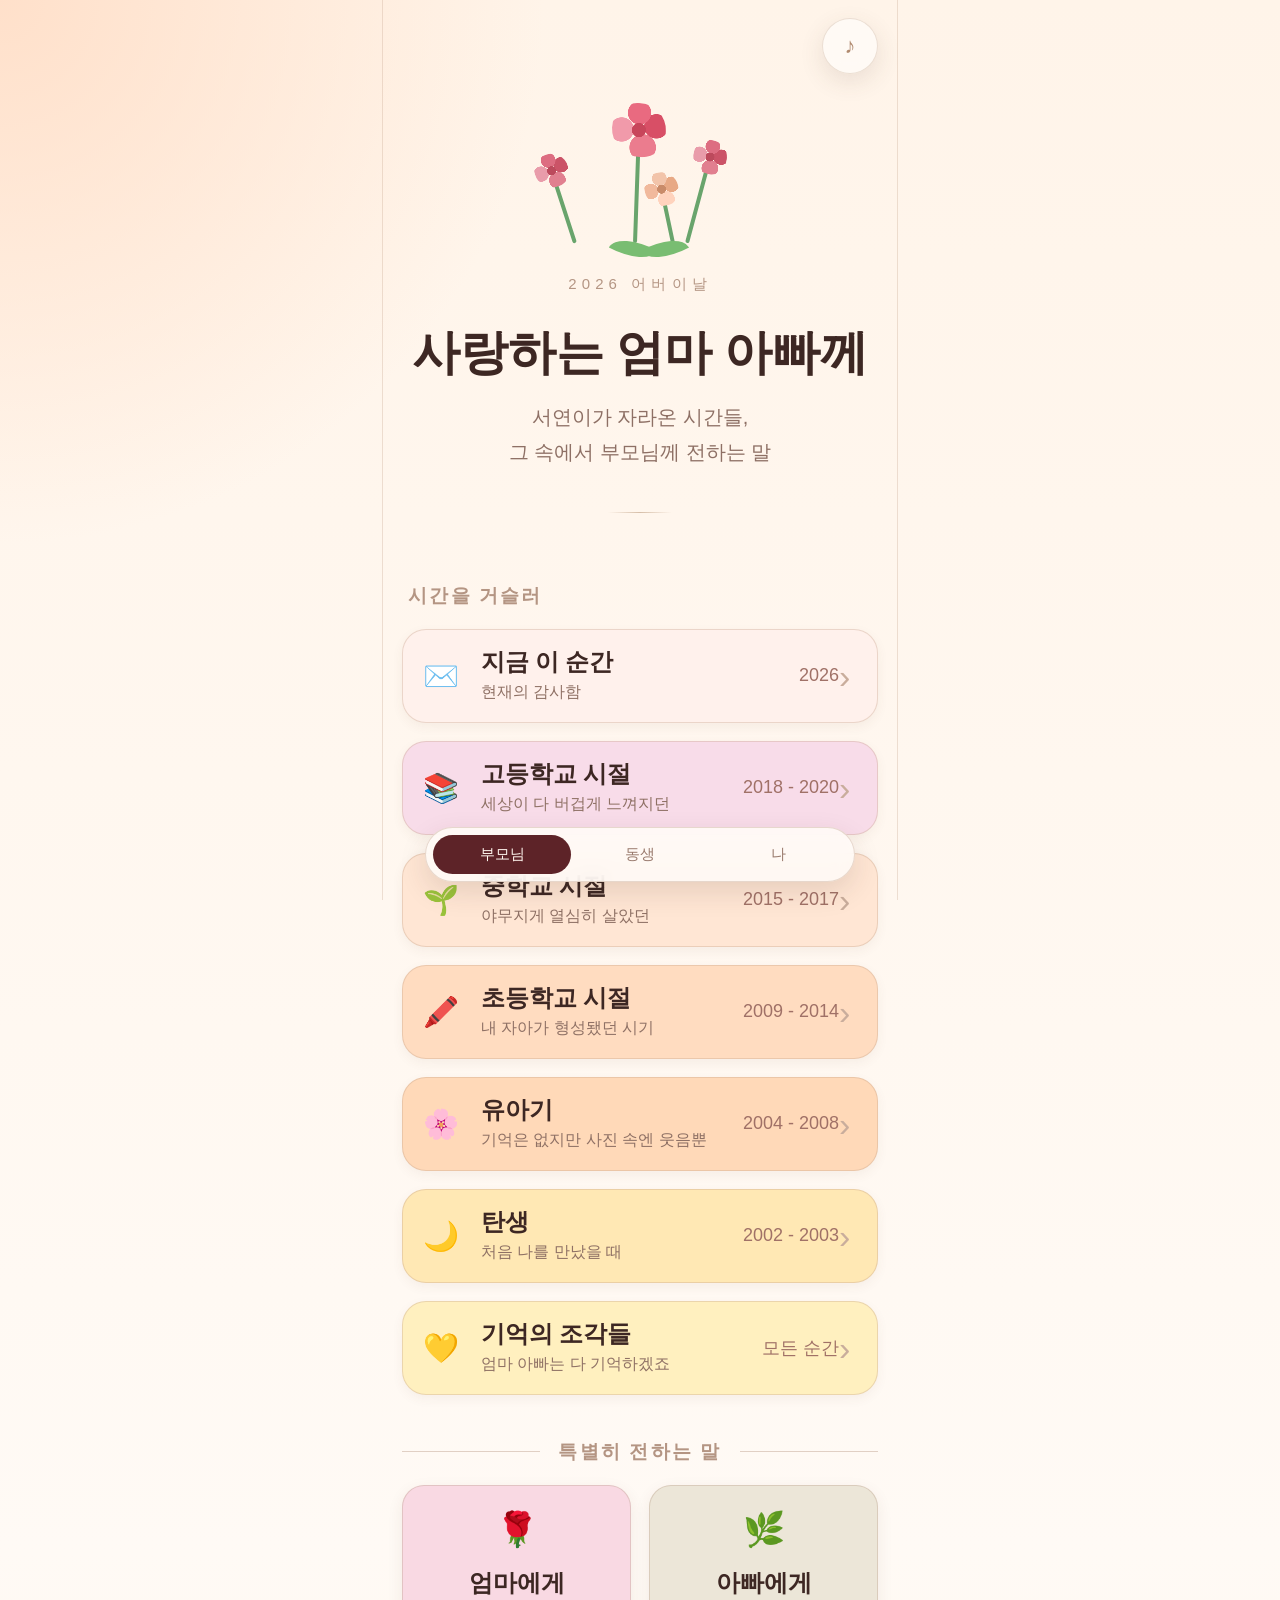
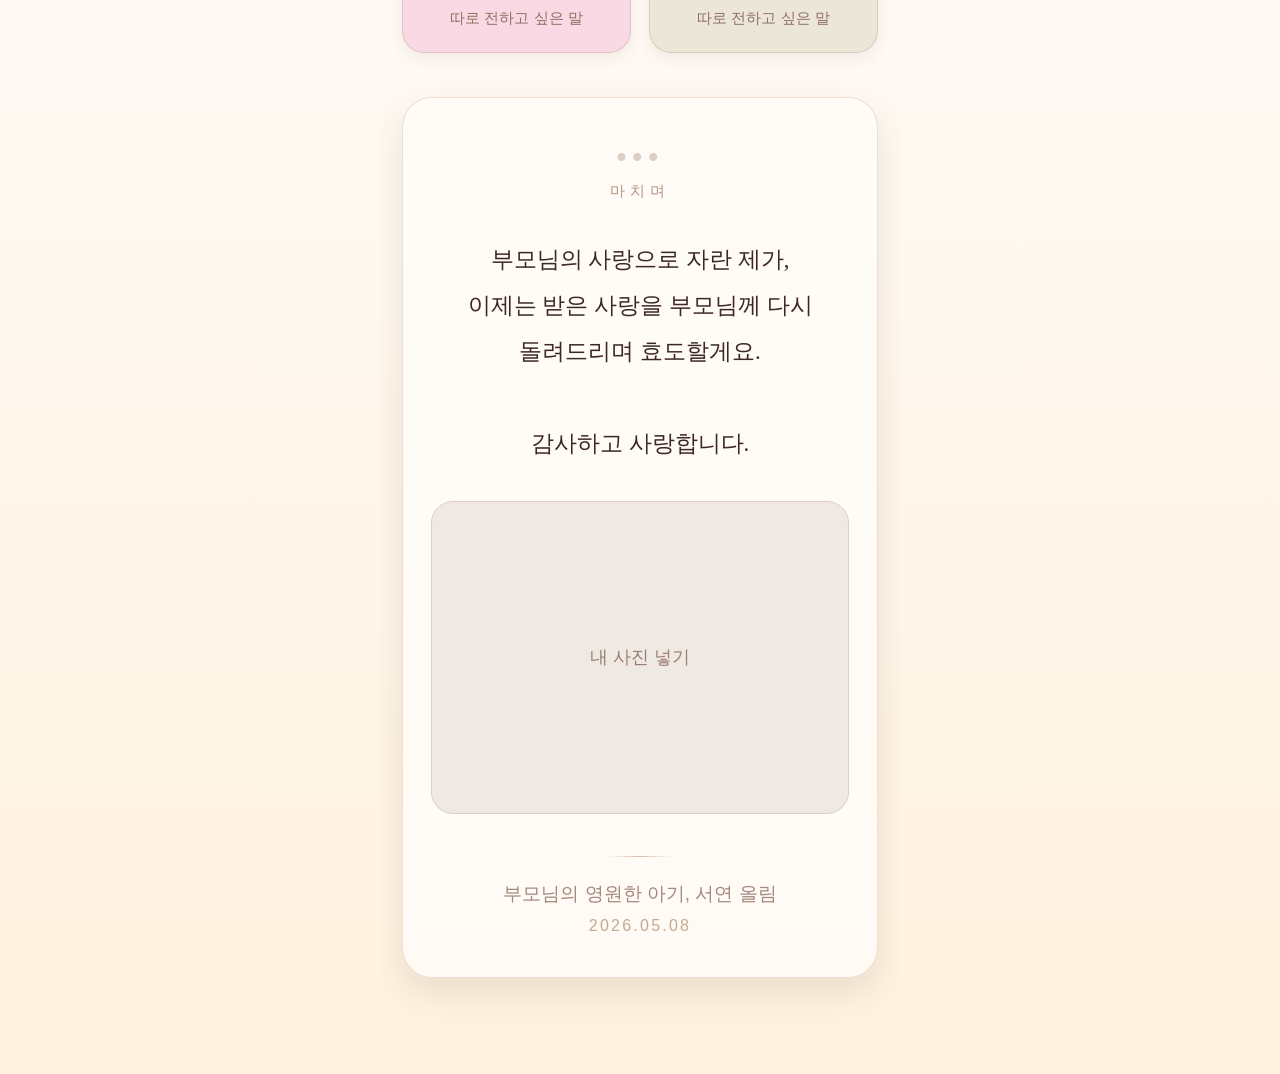
==== index.html @ 5e5e0efc "커밋" ====
<!doctype html>
<html lang="ko">
  <head>
    <meta charset="utf-8">
    <meta name="viewport" content="width=device-width, initial-scale=1">
    <title>2026 어버이날</title>
    <link rel="stylesheet" href="style.css">
  </head>
  <body data-page="parents">
    <main class="phone-shell">
      <button class="sound-button" type="button" aria-label="소리 켜기">♪</button>

      <section class="hero">
        <div class="flower-field" aria-hidden="true">
          <span class="stem stem-one"><i></i></span>
          <span class="stem stem-two"><i></i></span>
          <span class="stem stem-three"><i></i></span>
          <span class="stem stem-four"><i></i></span>
          <span class="leaf leaf-left"></span>
          <span class="leaf leaf-right"></span>
        </div>
        <p class="eyebrow">2026 어버이날</p>
        <h1>사랑하는 엄마 아빠께</h1>
        <p class="lead">서연이가 자라온 시간들,<br>그 속에서 부모님께 전하는 말</p>
        <span class="divider"></span>
      </section>

      <section class="section">
        <h2>시간을 거슬러</h2>
        <div class="timeline" id="timeline"></div>
      </section>

      <section class="section">
        <div class="section-title-row">
          <span></span>
          <h2>특별히 전하는 말</h2>
          <span></span>
        </div>
        <div class="message-grid">
          <button class="message-card mom" type="button" data-message="mom">
            <strong>🌹</strong>
            <span>엄마에게</span>
            <small>따로 전하고 싶은 말</small>
          </button>
          <button class="message-card dad" type="button" data-message="dad">
            <strong>🌿</strong>
            <span>아빠에게</span>
            <small>따로 전하고 싶은 말</small>
          </button>
        </div>
      </section>

      <section class="closing">
        <p class="dots">•••</p>
        <p class="eyebrow">마치며</p>
        <p class="closing-copy">
          부모님의 사랑으로 자란 제가,<br>
          이제는 받은 사랑을 부모님께 다시<br>
          돌려드리며 효도할게요.<br><br>
          감사하고 사랑합니다.
        </p>
        <label class="portrait-upload">
          <input type="file" accept="image/*" data-final-photo>
          <img id="finalPhoto" alt="마지막에 들어갈 사진">
          <span>내 사진 넣기</span>
        </label>
        <span class="mini-divider"></span>
        <p class="signature">부모님의 영원한 아기, 서연 올림</p>
        <p class="date">2026.05.08</p>
      </section>

      <nav class="page-nav" aria-label="전용 페이지">
        <a href="index.html" aria-current="page">부모님</a>
        <a href="sibling.html">동생</a>
        <a href="me.html">나</a>
      </nav>
    </main>

    <div class="modal" id="modal" hidden>
      <div class="modal-panel" role="dialog" aria-modal="true" aria-labelledby="modalTitle">
        <button class="modal-close" type="button" aria-label="닫기">×</button>
        <p class="modal-kicker" id="modalKicker"></p>
        <h3 id="modalTitle"></h3>
        <p id="modalBody"></p>
        <div class="photo-grid" id="photoGrid"></div>
        <label class="add-photo" id="addPhotoLabel">
          <input type="file" accept="image/*" multiple id="photoInput">
          사진 추가
        </label>
      </div>
    </div>

    <script src="script.js"></script>
  </body>
</html>
---- style.css ----
:root {
  --ink: #3d2723;
  --muted: #9f7f71;
  --line: #ead8ca;
  --cream: #fff7ef;
  --paper: #fffaf5;
  --rose: #f8dce5;
  --peach: #ffe4cf;
  --apricot: #ffd8b8;
  --honey: #ffe9b8;
  --butter: #fff1c9;
  --sage: #e9eadb;
  --shadow: 0 14px 34px rgba(93, 55, 39, 0.12);
}

* {
  box-sizing: border-box;
}

body {
  margin: 0;
  min-height: 100vh;
  background:
    radial-gradient(circle at top left, rgba(255, 222, 199, 0.9), transparent 34rem),
    linear-gradient(180deg, #fff4e9 0%, #fffaf5 58%, #fff2df 100%);
  color: var(--ink);
  font-family: "Malgun Gothic", "Apple SD Gothic Neo", "Noto Sans KR", sans-serif;
  letter-spacing: 0;
}

button,
a,
label {
  -webkit-tap-highlight-color: transparent;
}

.phone-shell {
  position: relative;
  width: min(100%, 520px);
  min-height: 100vh;
  margin: 0 auto;
  padding: 26px 22px 96px;
  overflow: hidden;
}

.phone-shell::before,
.phone-shell::after {
  content: "";
  position: fixed;
  top: 0;
  bottom: 0;
  width: 1px;
  background: rgba(207, 178, 157, 0.38);
}

.phone-shell::before {
  left: max(20px, calc(50% - 258px));
}

.phone-shell::after {
  right: max(20px, calc(50% - 258px));
}

.sound-button {
  position: fixed;
  top: 18px;
  right: max(18px, calc(50% - 238px));
  z-index: 5;
  width: 56px;
  height: 56px;
  border: 1px solid rgba(198, 168, 147, 0.35);
  border-radius: 999px;
  background: rgba(255, 252, 248, 0.82);
  color: #b18a6f;
  font-size: 22px;
  box-shadow: 0 8px 24px rgba(91, 63, 48, 0.12);
  backdrop-filter: blur(8px);
}

.hero {
  min-height: 475px;
  display: grid;
  align-content: center;
  justify-items: center;
  text-align: center;
  padding: 72px 8px 42px;
}

.flower-field {
  position: relative;
  width: 190px;
  height: 165px;
  margin-bottom: 12px;
}

.stem {
  position: absolute;
  bottom: 20px;
  width: 4px;
  height: 95px;
  border-radius: 999px;
  background: #69a46c;
  transform-origin: bottom;
}

.stem i {
  position: absolute;
  left: 50%;
  top: -18px;
  width: 42px;
  height: 42px;
  transform: translateX(-50%);
  border-radius: 48% 52% 45% 55%;
  background:
    radial-gradient(circle at 50% 50%, #c8465b 0 18%, transparent 19%),
    radial-gradient(circle at 50% 18%, #e96a80 0 22%, transparent 23%),
    radial-gradient(circle at 82% 42%, #d84f66 0 22%, transparent 23%),
    radial-gradient(circle at 58% 82%, #eb7c8e 0 24%, transparent 25%),
    radial-gradient(circle at 18% 50%, #f19aaa 0 23%, transparent 24%);
}

.stem-one {
  left: 28px;
  height: 75px;
  transform: rotate(-18deg);
}

.stem-one i,
.stem-three i {
  width: 34px;
  height: 34px;
  filter: saturate(0.88);
}

.stem-two {
  left: 88px;
  height: 122px;
  transform: rotate(2deg);
}

.stem-two i {
  width: 54px;
  height: 54px;
}

.stem-three {
  left: 140px;
  height: 88px;
  transform: rotate(15deg);
}

.stem-four {
  left: 126px;
  height: 54px;
  transform: rotate(-12deg);
}

.stem-four i {
  width: 34px;
  height: 34px;
  background:
    radial-gradient(circle at 50% 50%, #c98b69 0 18%, transparent 19%),
    radial-gradient(circle at 50% 18%, #f2c4aa 0 22%, transparent 23%),
    radial-gradient(circle at 82% 42%, #e8a985 0 22%, transparent 23%),
    radial-gradient(circle at 58% 82%, #ffd3bd 0 24%, transparent 25%),
    radial-gradient(circle at 18% 50%, #f1b99c 0 23%, transparent 24%);
}

.leaf {
  position: absolute;
  bottom: 4px;
  width: 44px;
  height: 20px;
  background: #79bd72;
  border-radius: 100% 0;
}

.leaf-left {
  left: 66px;
  transform: rotate(28deg);
}

.leaf-right {
  left: 98px;
  transform: scaleX(-1) rotate(28deg);
}

.eyebrow {
  margin: 0;
  color: #b49583;
  font-size: 15px;
  letter-spacing: 0.34em;
}

h1,
h2,
h3,
.timeline-title,
.message-card span {
  font-family: Georgia, "Times New Roman", "Batang", serif;
  font-weight: 600;
}

h1 {
  margin: 30px 0 18px;
  font-size: clamp(34px, 9vw, 48px);
  line-height: 1.2;
}

.lead {
  margin: 0;
  color: #8e7065;
  font-size: 20px;
  line-height: 1.75;
}

.divider,
.mini-divider {
  display: block;
  width: 64px;
  height: 1px;
  margin: 42px auto 0;
  background: linear-gradient(90deg, transparent, #d6bea8, transparent);
}

.section {
  margin-top: 28px;
}

.section h2 {
  margin: 0 0 20px 6px;
  color: #b49583;
  font-size: 19px;
  letter-spacing: 0.12em;
}

.timeline {
  display: grid;
  gap: 18px;
}

.time-card {
  display: grid;
  grid-template-columns: 58px 1fr auto 20px;
  align-items: center;
  width: 100%;
  min-height: 94px;
  padding: 18px 18px 18px 20px;
  border: 1px solid rgba(199, 160, 135, 0.35);
  border-radius: 24px;
  background: var(--card-bg);
  color: inherit;
  text-align: left;
  box-shadow: 0 4px 12px rgba(102, 74, 54, 0.06);
  cursor: pointer;
}

.time-card:active,
.message-card:active {
  transform: translateY(1px);
}

.time-icon {
  font-size: 29px;
}

.timeline-title {
  display: block;
  font-size: 24px;
  line-height: 1.15;
}

.timeline-subtitle {
  display: block;
  margin-top: 5px;
  color: #8f7165;
  font-size: 16px;
  line-height: 1.35;
}

.timeline-period {
  color: #a07167;
  font-size: 18px;
  white-space: nowrap;
}

.chevron {
  color: #c9ad9c;
  font-size: 34px;
  line-height: 1;
}

.section-title-row {
  display: grid;
  grid-template-columns: 1fr auto 1fr;
  align-items: center;
  gap: 18px;
  margin: 44px 0 20px;
}

.section-title-row span {
  height: 1px;
  background: rgba(207, 183, 168, 0.62);
}

.section-title-row h2 {
  margin: 0;
}

.message-grid {
  display: grid;
  grid-template-columns: 1fr 1fr;
  gap: 18px;
}

.message-card {
  min-height: 168px;
  border: 1px solid rgba(182, 152, 132, 0.34);
  border-radius: 22px;
  color: var(--ink);
  box-shadow: 0 5px 16px rgba(93, 55, 39, 0.08);
  cursor: pointer;
}

.message-card strong,
.message-card span,
.message-card small {
  display: block;
}

.message-card strong {
  margin-bottom: 18px;
  font-size: 34px;
}

.message-card span {
  font-size: 24px;
}

.message-card small {
  margin-top: 10px;
  color: #8f7165;
  font-size: 15px;
}

.mom {
  background: #f9d9e3;
}

.dad {
  background: #ece6d8;
}

.closing,
.letter-card,
.memory-strip {
  margin-top: 44px;
  padding: 42px 28px;
  border: 1px solid rgba(222, 200, 183, 0.58);
  border-radius: 30px;
  background: rgba(255, 252, 248, 0.84);
  text-align: center;
  box-shadow: var(--shadow);
}

.dots {
  margin: 0 0 8px;
  color: #decfc4;
  font-size: 30px;
  letter-spacing: 0.18em;
}

.closing-copy,
.letter-card p {
  margin: 36px 0 0;
  font-family: Georgia, "Times New Roman", "Batang", serif;
  font-size: 23px;
  line-height: 2;
}

.portrait-upload,
.wide-upload {
  position: relative;
  display: block;
  margin-top: 34px;
  border-radius: 22px;
  overflow: hidden;
  background: #efe9e3;
  border: 1px solid #e0cec0;
  cursor: pointer;
}

.portrait-upload {
  aspect-ratio: 4 / 3;
}

.wide-upload {
  aspect-ratio: 16 / 10;
}

.portrait-upload input,
.wide-upload input,
.add-photo input {
  position: absolute;
  inline-size: 1px;
  block-size: 1px;
  opacity: 0;
  pointer-events: none;
}

.portrait-upload img,
.wide-upload img {
  width: 100%;
  height: 100%;
  object-fit: cover;
  display: none;
}

.portrait-upload.has-image img,
.wide-upload.has-image img {
  display: block;
}

.portrait-upload span,
.wide-upload span {
  position: absolute;
  inset: 0;
  display: grid;
  place-items: center;
  color: #9c7d71;
  font-size: 18px;
}

.portrait-upload.has-image span,
.wide-upload.has-image span {
  opacity: 0;
}

.signature {
  margin: 24px 0 10px;
  color: #a4897e;
  font-size: 19px;
}

.date {
  margin: 0;
  color: #c2aa91;
  font-size: 16px;
  letter-spacing: 0.14em;
}

.page-nav {
  position: fixed;
  left: 50%;
  bottom: 18px;
  z-index: 4;
  display: grid;
  grid-template-columns: repeat(3, 1fr);
  width: min(calc(100% - 42px), 430px);
  padding: 7px;
  border: 1px solid rgba(186, 153, 130, 0.34);
  border-radius: 999px;
  background: rgba(255, 251, 247, 0.88);
  box-shadow: 0 10px 28px rgba(70, 48, 36, 0.13);
  transform: translateX(-50%);
  backdrop-filter: blur(10px);
}

.page-nav a {
  padding: 10px 8px;
  border-radius: 999px;
  color: #997a6d;
  text-align: center;
  text-decoration: none;
  font-size: 15px;
}

.page-nav a[aria-current="page"] {
  background: #5d2328;
  color: #fff6ef;
}

.modal {
  position: fixed;
  inset: 0;
  z-index: 20;
  display: grid;
  place-items: end center;
  padding: 22px;
  background: rgba(57, 38, 32, 0.35);
}

.modal[hidden] {
  display: none;
}

.modal-panel {
  position: relative;
  width: min(100%, 480px);
  max-height: min(86vh, 780px);
  overflow: auto;
  padding: 34px 26px 28px;
  border-radius: 28px;
  background: var(--paper);
  box-shadow: 0 22px 60px rgba(55, 29, 24, 0.28);
}

.modal-close {
  position: absolute;
  top: 16px;
  right: 16px;
  width: 38px;
  height: 38px;
  border: 0;
  border-radius: 999px;
  background: #f5e8df;
  color: #8c685b;
  font-size: 28px;
}

.modal-kicker {
  margin: 0 0 10px;
  color: #aa8979;
  letter-spacing: 0.16em;
}

.modal h3 {
  margin: 0;
  font-size: 30px;
}

.modal p {
  color: #72594f;
  line-height: 1.8;
}

.photo-grid {
  display: grid;
  grid-template-columns: repeat(2, 1fr);
  gap: 12px;
  margin-top: 20px;
}

.photo-grid img {
  width: 100%;
  aspect-ratio: 1;
  object-fit: cover;
  border-radius: 18px;
  border: 1px solid #e7d4c5;
}

.add-photo {
  display: grid;
  place-items: center;
  min-height: 58px;
  margin-top: 18px;
  border: 1px dashed #caa997;
  border-radius: 18px;
  color: #8c6558;
  background: #fff4ec;
  font-size: 17px;
  cursor: pointer;
}

.sub-hero {
  min-height: 360px;
  display: grid;
  align-content: center;
  justify-items: center;
  padding: 64px 24px;
  border-radius: 0 0 34px 34px;
  text-align: center;
}

.sub-hero h1 {
  margin-bottom: 16px;
}

.sibling-hero {
  background: linear-gradient(180deg, #fff3d7, #fff7ee);
}

.me-hero {
  background: linear-gradient(180deg, #f7e5ee, #fff7ee);
}

.letter-card h2,
.memory-strip h2 {
  margin: 0;
  color: #8d675a;
  font-size: 25px;
}

.memory-strip {
  padding-top: 34px;
}

@media (max-width: 430px) {
  .phone-shell {
    padding-inline: 18px;
  }

  .hero {
    min-height: 445px;
  }

  .time-card {
    grid-template-columns: 46px 1fr;
    gap: 2px 10px;
    padding: 17px 14px;
  }

  .timeline-period {
    grid-column: 2;
    font-size: 16px;
  }

  .chevron {
    display: none;
  }

  .message-grid {
    gap: 12px;
  }

  .message-card {
    min-height: 150px;
  }

  .closing,
  .letter-card,
  .memory-strip {
    padding-inline: 22px;
  }

  .closing-copy,
  .letter-card p {
    font-size: 20px;
  }
}
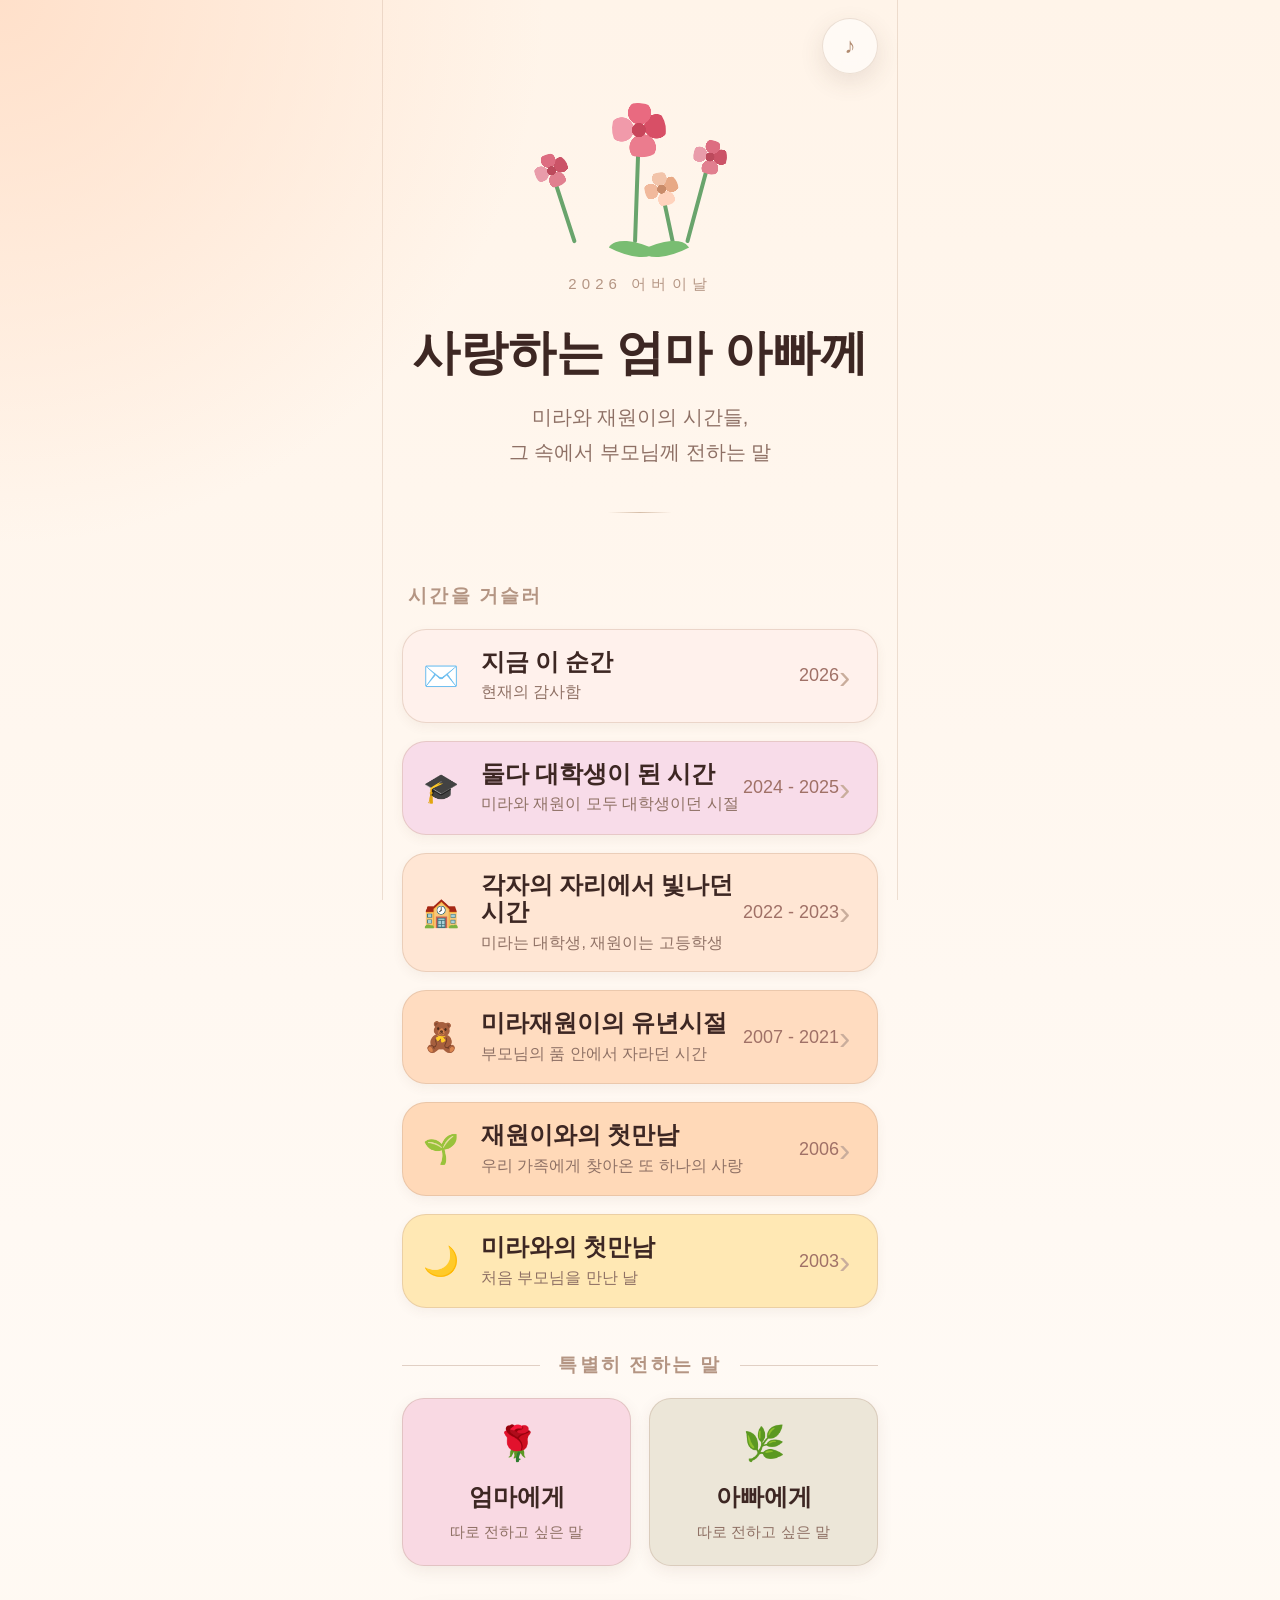
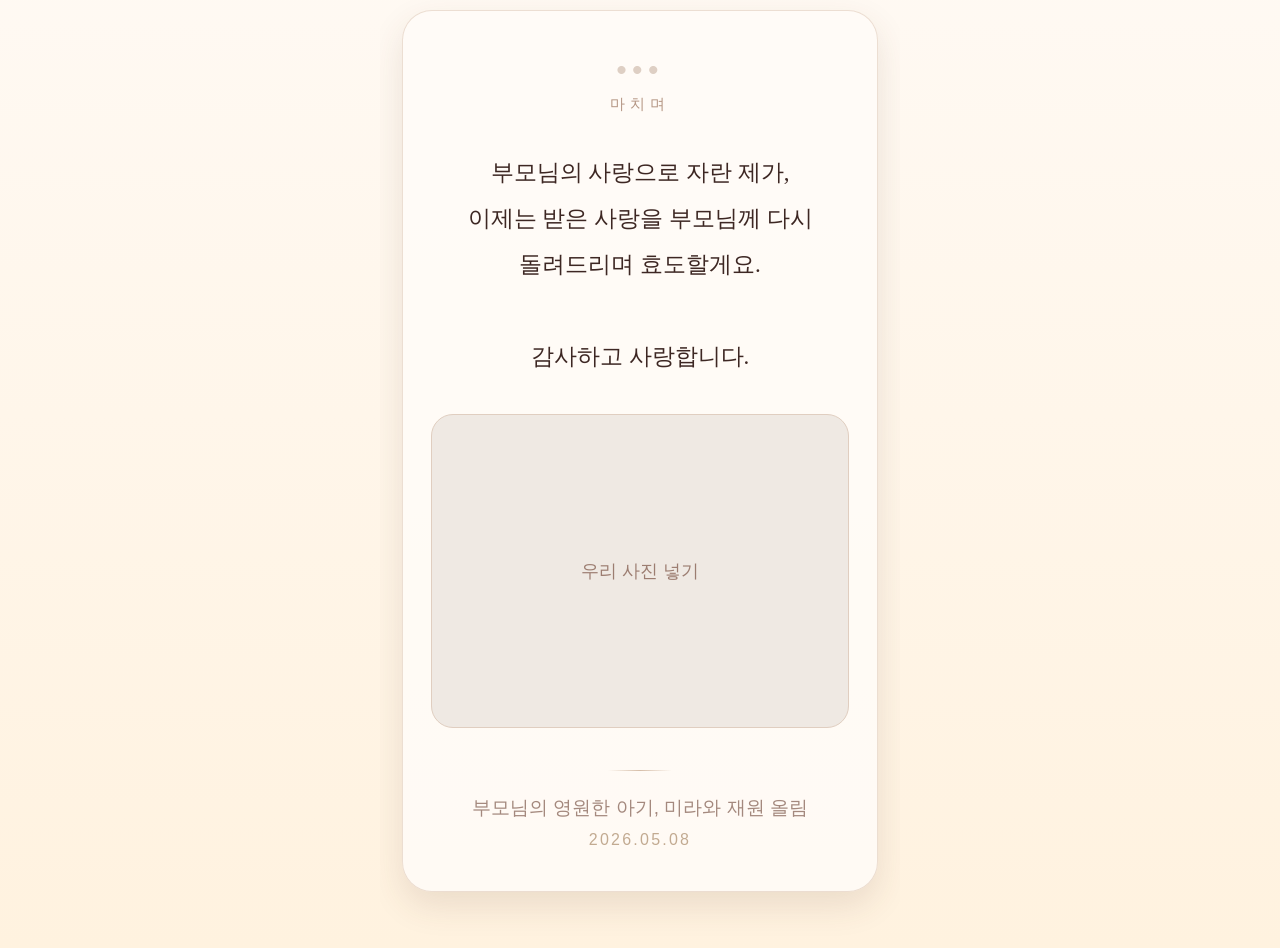
==== commit e99fb9cf: "페이지 구조 초기" ====
--- a/index.html
+++ b/index.html
@@ -21,7 +21,7 @@
         </div>
         <p class="eyebrow">2026 어버이날</p>
         <h1>사랑하는 엄마 아빠께</h1>
-        <p class="lead">서연이가 자라온 시간들,<br>그 속에서 부모님께 전하는 말</p>
+        <p class="lead">미라와 재원이의 시간들,<br>그 속에서 부모님께 전하는 말</p>
         <span class="divider"></span>
       </section>
 
@@ -62,18 +62,12 @@
         <label class="portrait-upload">
           <input type="file" accept="image/*" data-final-photo>
           <img id="finalPhoto" alt="마지막에 들어갈 사진">
-          <span>내 사진 넣기</span>
+          <span>우리 사진 넣기</span>
         </label>
         <span class="mini-divider"></span>
-        <p class="signature">부모님의 영원한 아기, 서연 올림</p>
+        <p class="signature">부모님의 영원한 아기, 미라와 재원 올림</p>
         <p class="date">2026.05.08</p>
       </section>
-
-      <nav class="page-nav" aria-label="전용 페이지">
-        <a href="index.html" aria-current="page">부모님</a>
-        <a href="sibling.html">동생</a>
-        <a href="me.html">나</a>
-      </nav>
     </main>
 
     <div class="modal" id="modal" hidden>
@@ -82,14 +76,17 @@
         <p class="modal-kicker" id="modalKicker"></p>
         <h3 id="modalTitle"></h3>
         <p id="modalBody"></p>
+        <p class="photo-count" id="photoCount"></p>
         <div class="photo-grid" id="photoGrid"></div>
         <label class="add-photo" id="addPhotoLabel">
           <input type="file" accept="image/*" multiple id="photoInput">
-          사진 추가
+          사진 여러 장 추가
+          <small>한 번에 여러 장 선택할 수 있어요</small>
         </label>
       </div>
     </div>
 
+    <script src="data.js"></script>
     <script src="script.js"></script>
   </body>
 </html>
--- a/style.css
+++ b/style.css
@@ -39,7 +39,7 @@
   width: min(100%, 520px);
   min-height: 100vh;
   margin: 0 auto;
-  padding: 26px 22px 96px;
+  padding: 26px 22px 56px;
   overflow: hidden;
 }
 
@@ -449,37 +449,6 @@
   letter-spacing: 0.14em;
 }
 
-.page-nav {
-  position: fixed;
-  left: 50%;
-  bottom: 18px;
-  z-index: 4;
-  display: grid;
-  grid-template-columns: repeat(3, 1fr);
-  width: min(calc(100% - 42px), 430px);
-  padding: 7px;
-  border: 1px solid rgba(186, 153, 130, 0.34);
-  border-radius: 999px;
-  background: rgba(255, 251, 247, 0.88);
-  box-shadow: 0 10px 28px rgba(70, 48, 36, 0.13);
-  transform: translateX(-50%);
-  backdrop-filter: blur(10px);
-}
-
-.page-nav a {
-  padding: 10px 8px;
-  border-radius: 999px;
-  color: #997a6d;
-  text-align: center;
-  text-decoration: none;
-  font-size: 15px;
-}
-
-.page-nav a[aria-current="page"] {
-  background: #5d2328;
-  color: #fff6ef;
-}
-
 .modal {
   position: fixed;
   inset: 0;
@@ -534,11 +503,22 @@
   line-height: 1.8;
 }
 
+.photo-count {
+  margin: 18px 0 0;
+  color: #a68475;
+  font-size: 15px;
+}
+
 .photo-grid {
   display: grid;
   grid-template-columns: repeat(2, 1fr);
   gap: 12px;
   margin-top: 20px;
+}
+
+.photo-grid figure {
+  position: relative;
+  margin: 0;
 }
 
 .photo-grid img {
@@ -549,9 +529,63 @@
   border: 1px solid #e7d4c5;
 }
 
+.delete-photo {
+  position: absolute;
+  top: 8px;
+  right: 8px;
+  display: grid;
+  place-items: center;
+  width: 30px;
+  height: 30px;
+  border: 1px solid rgba(255, 246, 239, 0.72);
+  border-radius: 999px;
+  background: rgba(93, 35, 40, 0.84);
+  color: #fff8f2;
+  font-size: 21px;
+  line-height: 1;
+  box-shadow: 0 6px 16px rgba(60, 32, 26, 0.18);
+  cursor: pointer;
+}
+
+.static-photo-badge {
+  position: absolute;
+  right: 8px;
+  bottom: 8px;
+  padding: 5px 8px;
+  border-radius: 999px;
+  background: rgba(255, 250, 245, 0.86);
+  color: #8d6c60;
+  font-size: 12px;
+  box-shadow: 0 4px 12px rgba(60, 32, 26, 0.1);
+}
+
+.empty-photos {
+  grid-column: 1 / -1;
+  display: grid;
+  gap: 8px;
+  place-items: center;
+  min-height: 150px;
+  border: 1px dashed #dac0ae;
+  border-radius: 18px;
+  background: #fff6ee;
+  color: #9a7668;
+  text-align: center;
+}
+
+.empty-photos strong {
+  color: #6b4a40;
+  font-family: Georgia, "Times New Roman", "Batang", serif;
+  font-size: 21px;
+}
+
+.empty-photos span {
+  font-size: 15px;
+}
+
 .add-photo {
   display: grid;
   place-items: center;
+  gap: 4px;
   min-height: 58px;
   margin-top: 18px;
   border: 1px dashed #caa997;
@@ -562,37 +596,9 @@
   cursor: pointer;
 }
 
-.sub-hero {
-  min-height: 360px;
-  display: grid;
-  align-content: center;
-  justify-items: center;
-  padding: 64px 24px;
-  border-radius: 0 0 34px 34px;
-  text-align: center;
-}
-
-.sub-hero h1 {
-  margin-bottom: 16px;
-}
-
-.sibling-hero {
-  background: linear-gradient(180deg, #fff3d7, #fff7ee);
-}
-
-.me-hero {
-  background: linear-gradient(180deg, #f7e5ee, #fff7ee);
-}
-
-.letter-card h2,
-.memory-strip h2 {
-  margin: 0;
-  color: #8d675a;
-  font-size: 25px;
-}
-
-.memory-strip {
-  padding-top: 34px;
+.add-photo small {
+  color: #a9897b;
+  font-size: 13px;
 }
 
 @media (max-width: 430px) {
@@ -627,14 +633,11 @@
     min-height: 150px;
   }
 
-  .closing,
-  .letter-card,
-  .memory-strip {
+  .closing {
     padding-inline: 22px;
   }
 
-  .closing-copy,
-  .letter-card p {
+  .closing-copy {
     font-size: 20px;
   }
 }
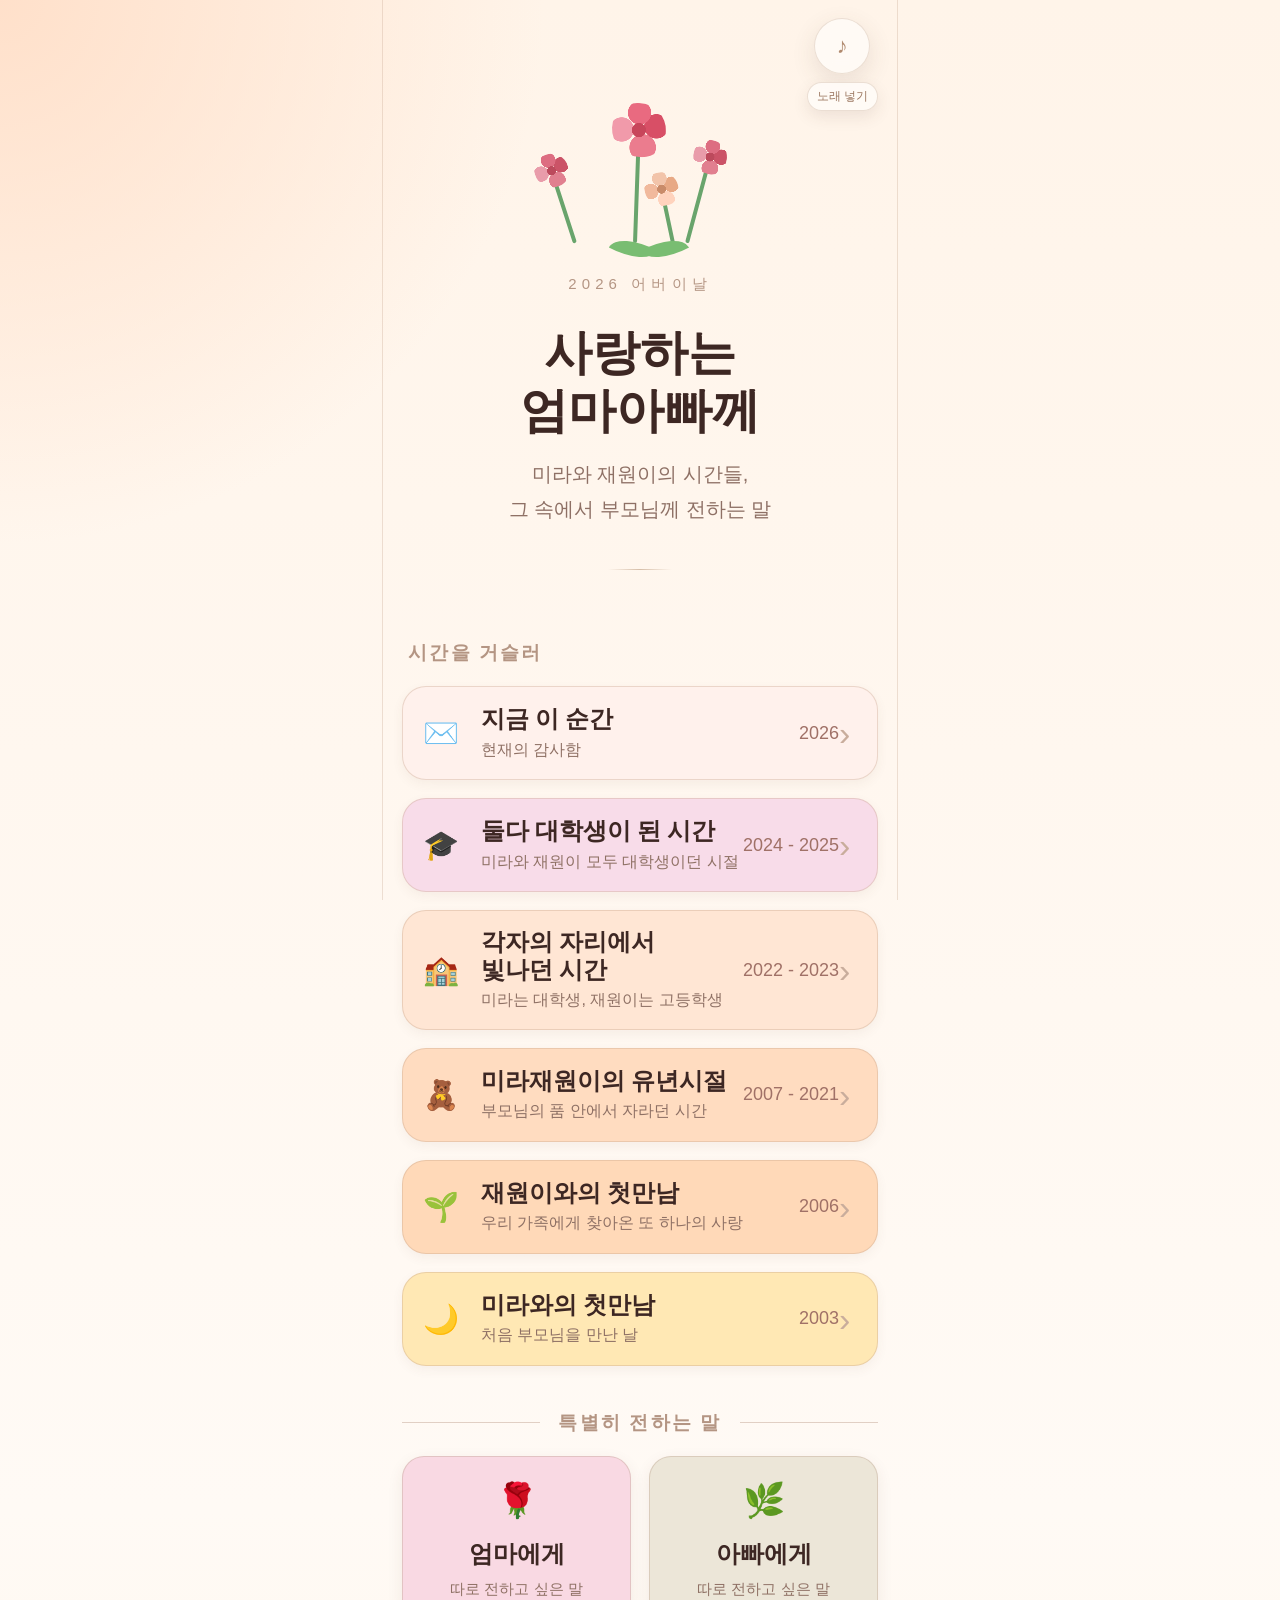
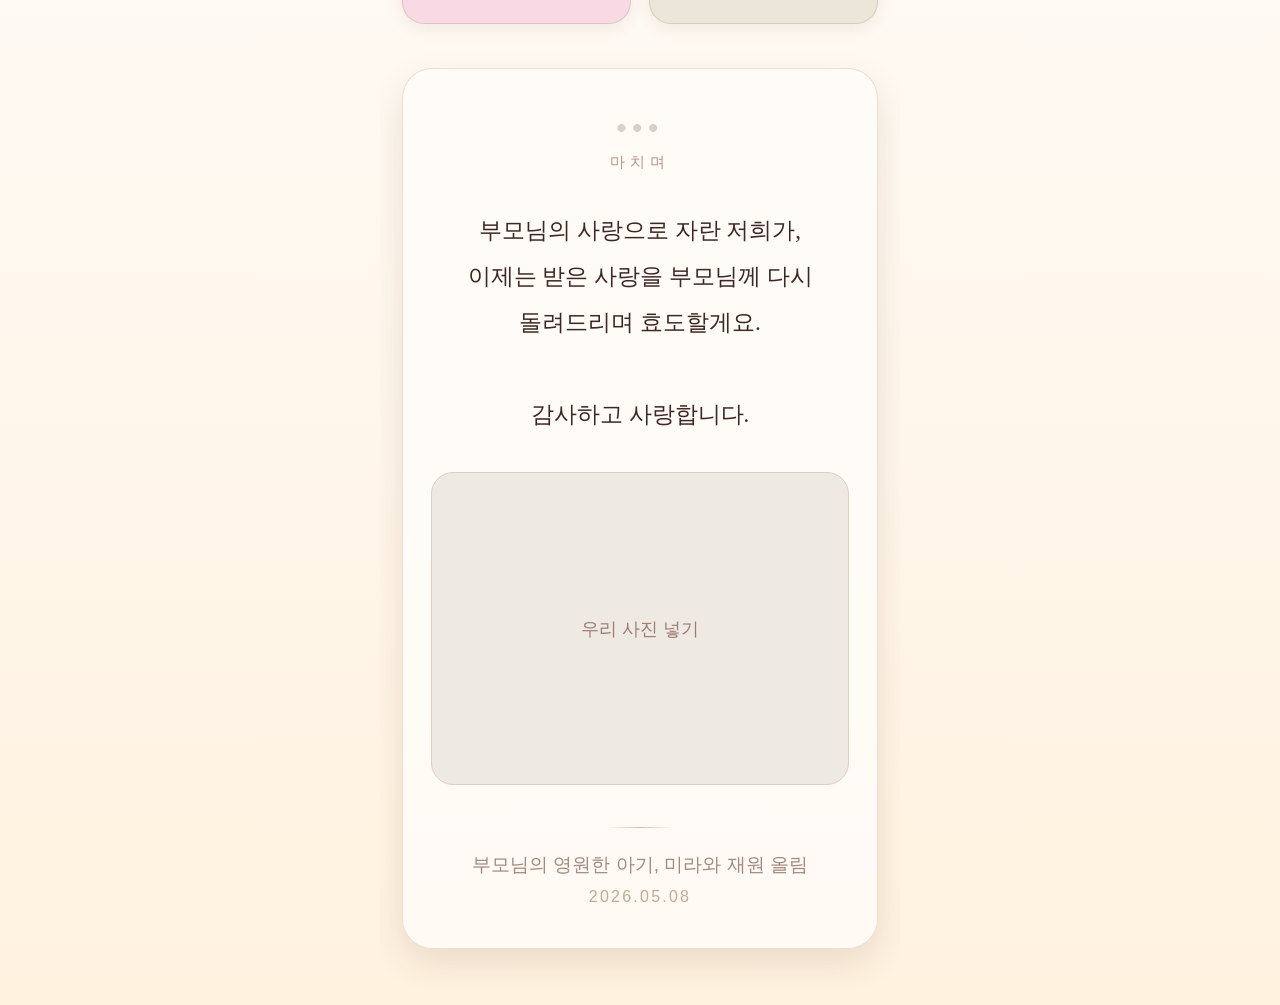
==== commit 8913c64b: "이미지 넣기, 배경음악 추가 완료" ====
--- a/index.html
+++ b/index.html
@@ -8,7 +8,14 @@
   </head>
   <body data-page="parents">
     <main class="phone-shell">
-      <button class="sound-button" type="button" aria-label="소리 켜기">♪</button>
+      <div class="music-control">
+        <button class="sound-button" type="button" aria-label="음악 재생">♪</button>
+        <label class="music-upload">
+          <input type="file" accept="audio/*" id="musicInput">
+          노래 넣기
+        </label>
+        <audio id="backgroundMusic" loop></audio>
+      </div>
 
       <section class="hero">
         <div class="flower-field" aria-hidden="true">
@@ -20,7 +27,7 @@
           <span class="leaf leaf-right"></span>
         </div>
         <p class="eyebrow">2026 어버이날</p>
-        <h1>사랑하는 엄마 아빠께</h1>
+        <h1>사랑하는<br>엄마아빠께</h1>
         <p class="lead">미라와 재원이의 시간들,<br>그 속에서 부모님께 전하는 말</p>
         <span class="divider"></span>
       </section>
@@ -54,7 +61,7 @@
         <p class="dots">•••</p>
         <p class="eyebrow">마치며</p>
         <p class="closing-copy">
-          부모님의 사랑으로 자란 제가,<br>
+          부모님의 사랑으로 자란 저희가,<br>
           이제는 받은 사랑을 부모님께 다시<br>
           돌려드리며 효도할게요.<br><br>
           감사하고 사랑합니다.
--- a/style.css
+++ b/style.css
@@ -61,11 +61,17 @@
   right: max(20px, calc(50% - 258px));
 }
 
-.sound-button {
+.music-control {
   position: fixed;
   top: 18px;
   right: max(18px, calc(50% - 238px));
   z-index: 5;
+  display: grid;
+  justify-items: center;
+  gap: 8px;
+}
+
+.sound-button {
   width: 56px;
   height: 56px;
   border: 1px solid rgba(198, 168, 147, 0.35);
@@ -75,6 +81,35 @@
   font-size: 22px;
   box-shadow: 0 8px 24px rgba(91, 63, 48, 0.12);
   backdrop-filter: blur(8px);
+}
+
+.sound-button.has-music {
+  background: rgba(255, 248, 241, 0.94);
+}
+
+.music-upload {
+  position: relative;
+  display: grid;
+  place-items: center;
+  min-width: 70px;
+  min-height: 28px;
+  padding: 5px 9px;
+  border: 1px solid rgba(198, 168, 147, 0.35);
+  border-radius: 999px;
+  background: rgba(255, 252, 248, 0.86);
+  color: #9b765f;
+  font-size: 12px;
+  box-shadow: 0 6px 16px rgba(91, 63, 48, 0.1);
+  backdrop-filter: blur(8px);
+  cursor: pointer;
+}
+
+.music-upload input {
+  position: absolute;
+  inline-size: 1px;
+  block-size: 1px;
+  opacity: 0;
+  pointer-events: none;
 }
 
 .hero {
@@ -496,6 +531,7 @@
 .modal h3 {
   margin: 0;
   font-size: 30px;
+  white-space: pre-line;
 }
 
 .modal p {
@@ -530,9 +566,6 @@
 }
 
 .delete-photo {
-  position: absolute;
-  top: 8px;
-  right: 8px;
   display: grid;
   place-items: center;
   width: 30px;
@@ -547,6 +580,34 @@
   cursor: pointer;
 }
 
+.photo-actions {
+  position: absolute;
+  top: 8px;
+  right: 8px;
+  display: flex;
+  gap: 6px;
+}
+
+.move-photo {
+  display: grid;
+  place-items: center;
+  width: 30px;
+  height: 30px;
+  border: 1px solid rgba(255, 246, 239, 0.72);
+  border-radius: 999px;
+  background: rgba(255, 250, 245, 0.9);
+  color: #7e594d;
+  font-size: 22px;
+  line-height: 1;
+  box-shadow: 0 6px 16px rgba(60, 32, 26, 0.18);
+  cursor: pointer;
+}
+
+.move-photo:disabled {
+  opacity: 0.42;
+  cursor: default;
+}
+
 .static-photo-badge {
   position: absolute;
   right: 8px;
